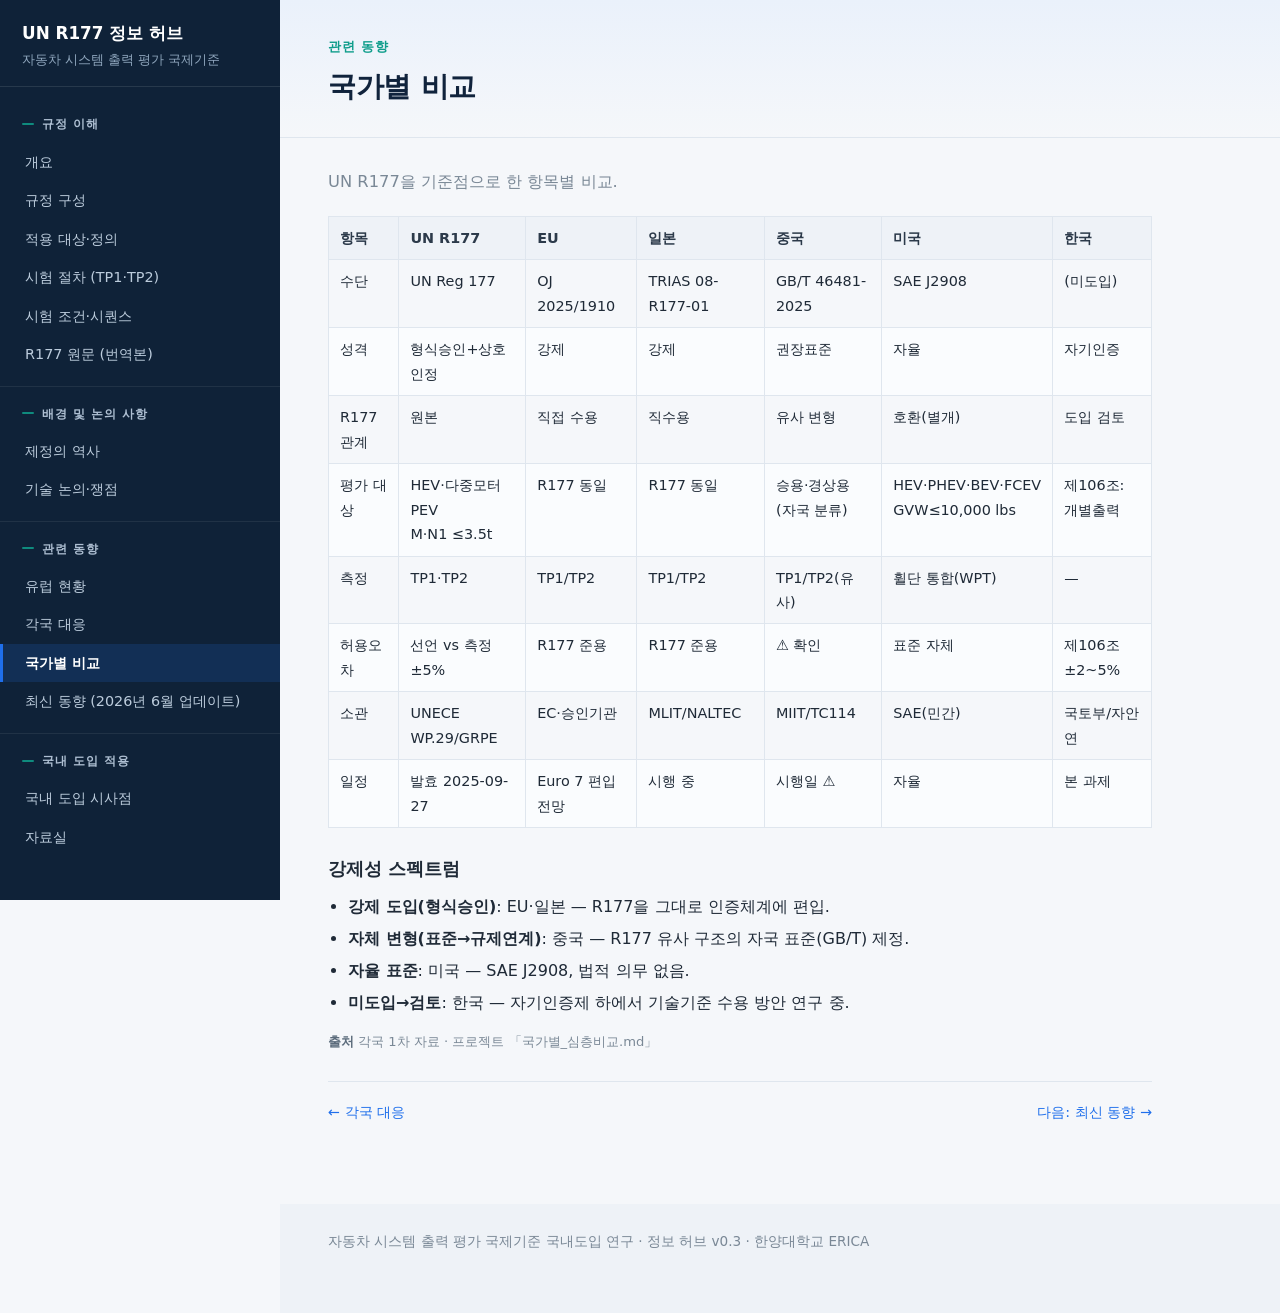
==== compare.html @ b16c47c7 "Initial commit: 자동차 출력 평가 기준 웹사이트" ====
<!DOCTYPE html>
<html lang="ko">
<head>
<meta charset="UTF-8">
<meta name="viewport" content="width=device-width, initial-scale=1.0">
<title>국가별 비교 — UN R177 정보 허브</title>
<link rel="stylesheet" href="styles.css">
</head>
<body data-page="compare">
<div class="layout">
<aside id="sidebar"></aside>
<main>
<div class="pagehead">
  <div class="kick">관련 동향</div>
  <h1>국가별 비교</h1>
</div>
<div class="content">
  <p class="lead">UN R177을 기준점으로 한 항목별 비교.</p>
  <table>
    <thead><tr><th>항목</th><th>UN R177</th><th>EU</th><th>일본</th><th>중국</th><th>미국</th><th>한국</th></tr></thead>
    <tbody>
      <tr><td>수단</td><td>UN Reg 177</td><td>OJ 2025/1910</td><td>TRIAS 08-R177-01</td><td>GB/T 46481-2025</td><td>SAE J2908</td><td>(미도입)</td></tr>
      <tr><td>성격</td><td>형식승인+상호인정</td><td>강제</td><td>강제</td><td>권장표준</td><td>자율</td><td>자기인증</td></tr>
      <tr><td>R177 관계</td><td>원본</td><td>직접 수용</td><td>직수용</td><td>유사 변형</td><td>호환(별개)</td><td>도입 검토</td></tr>
      <tr><td>평가 대상</td><td>HEV·다중모터 PEV<br>M·N1 ≤3.5t</td><td>R177 동일</td><td>R177 동일</td><td>승용·경상용<br>(자국 분류)</td><td>HEV·PHEV·BEV·FCEV<br>GVW≤10,000 lbs</td><td>제106조: 개별출력</td></tr>
      <tr><td>측정</td><td>TP1·TP2</td><td>TP1/TP2</td><td>TP1/TP2</td><td>TP1/TP2(유사)</td><td>휠단 통합(WPT)</td><td>—</td></tr>
      <tr><td>허용오차</td><td>선언 vs 측정 ±5%</td><td>R177 준용</td><td>R177 준용</td><td>⚠️ 확인</td><td>표준 자체</td><td>제106조 ±2~5%</td></tr>
      <tr><td>소관</td><td>UNECE WP.29/GRPE</td><td>EC·승인기관</td><td>MLIT/NALTEC</td><td>MIIT/TC114</td><td>SAE(민간)</td><td>국토부/자안연</td></tr>
      <tr><td>일정</td><td>발효 2025-09-27</td><td>Euro 7 편입 전망</td><td>시행 중</td><td>시행일 ⚠️</td><td>자율</td><td>본 과제</td></tr>
    </tbody>
  </table>
  <h3>강제성 스펙트럼</h3>
  <ul>
    <li><b>강제 도입(형식승인)</b>: EU·일본 — R177을 그대로 인증체계에 편입.</li>
    <li><b>자체 변형(표준→규제연계)</b>: 중국 — R177 유사 구조의 자국 표준(GB/T) 제정.</li>
    <li><b>자율 표준</b>: 미국 — SAE J2908, 법적 의무 없음.</li>
    <li><b>미도입→검토</b>: 한국 — 자기인증제 하에서 기술기준 수용 방안 연구 중.</li>
  </ul>
  <div class="src"><b>출처</b> 각국 1차 자료 · 프로젝트 「국가별_심층비교.md」</div>
  <div class="pagenav"><a href="global.html">← 각국 대응</a><a href="updates.html">다음: 최신 동향 →</a></div>
</div>
<footer>자동차 시스템 출력 평가 국제기준 국내도입 연구 · 정보 허브 v0.3 · 한양대학교 ERICA</footer>
</main>
</div>
<script src="nav.js"></script>
</body>
</html>
---- styles.css ----
:root{
  --bg:#f5f7fa; --surface:#ffffff; --surface2:#eef2f7; --line:#dfe6ee;
  --text:#1f2a37; --muted:#5b6b7b; --soft:#7a8896;
  --accent:#1f6feb; --accent-d:#1452c4; --teal:#0f9d8b; --warn:#b9770a; --warn-bg:#fff6e6;
  --ok:#0f9d6b; --ok-bg:#e8f7f0; --sidebar:#0f2238;
}
*{box-sizing:border-box}
html{scroll-behavior:smooth}
body{margin:0;font-family:"Segoe UI","Malgun Gothic","Apple SD Gothic Neo",system-ui,sans-serif;
  background:var(--bg);color:var(--text);line-height:1.7;font-size:16px}
a{color:var(--accent);text-decoration:none}
a:hover{text-decoration:underline}
/* layout */
.layout{display:grid;grid-template-columns:280px 1fr;min-height:100vh}
/* sidebar */
aside{position:sticky;top:0;align-self:start;height:100vh;overflow-y:auto;
  background:var(--sidebar);color:#cdd9e6;padding:22px 0}
aside a.brand{display:block;padding:0 22px 16px;border-bottom:1px solid rgba(255,255,255,.1);
  margin-bottom:10px;border-left:none}
aside a.brand:hover{background:none;text-decoration:none}
aside .brand .t{color:#fff;font-weight:700;font-size:1.05rem;line-height:1.35}
aside .brand .s{color:#8fa6bd;font-size:.8rem;margin-top:4px}
aside .group{padding:16px 0 4px;margin-top:8px;border-top:1px solid rgba(255,255,255,.07)}
aside .group:first-of-type{margin-top:0;border-top:none}
aside .group .h{color:#aebfd2;font-size:.78rem;font-weight:700;letter-spacing:.07em;
  padding:0 22px 8px;display:flex;align-items:center;gap:8px}
aside .group .h::before{content:"";width:12px;height:2px;border-radius:2px;background:var(--teal);flex:none;opacity:.85}
aside a{display:block;color:#bcccdc;padding:7px 22px;font-size:.9rem;border-left:3px solid transparent}
aside a:hover{background:rgba(255,255,255,.06);color:#fff;text-decoration:none}
aside a.active{color:#fff;border-left-color:var(--accent);background:rgba(31,111,235,.16);font-weight:600}
/* main */
main{min-width:0}
.hero{background:linear-gradient(180deg,#eaf1fb,#f5f7fa);border-bottom:1px solid var(--line);padding:48px 48px 36px}
.hero .kick{color:var(--teal);font-weight:700;letter-spacing:.06em;font-size:.8rem;text-transform:uppercase}
.hero h1{font-size:2rem;margin:.25em 0 .35em;line-height:1.25;letter-spacing:-.01em}
.hero p{color:var(--muted);max-width:780px;margin:0;font-size:1.05rem}
.chips{margin-top:16px;display:flex;flex-wrap:wrap;gap:8px}
.chip{background:var(--surface);border:1px solid var(--line);border-radius:999px;padding:5px 13px;font-size:.82rem;color:var(--muted)}
/* page header (sub-pages) */
.pagehead{background:linear-gradient(180deg,#eaf1fb,#f5f7fa);border-bottom:1px solid var(--line);padding:36px 48px 26px}
.pagehead .kick{color:var(--teal);font-weight:700;letter-spacing:.06em;font-size:.8rem;text-transform:uppercase}
.pagehead h1{font-size:1.75rem;margin:.2em 0 0;letter-spacing:-.01em;color:#10233c}
.pagehead .sub{color:var(--soft);font-size:.85rem;margin-top:6px}
.content{padding:30px 48px 80px;max-width:920px}
section{padding:8px 0 24px;border-bottom:1px solid var(--line)}
section:last-child{border-bottom:none}
h2{font-size:1.5rem;margin:0 0 4px;letter-spacing:-.01em;scroll-margin-top:16px}
h2 .num{color:var(--accent);font-weight:800;margin-right:8px}
.lead{color:var(--soft);margin:0 0 20px;font-size:1.02rem}
h3{font-size:1.12rem;margin:26px 0 8px}
h4{font-size:1rem;margin:18px 0 6px;color:#2c3a4a}
p{margin:0 0 12px}
ul,ol{margin:0 0 14px;padding-left:20px}
li{margin:5px 0}
.grid{display:grid;gap:16px}
.g2{grid-template-columns:1fr 1fr}
.g3{grid-template-columns:repeat(3,1fr)}
.card{background:var(--surface);border:1px solid var(--line);border-radius:12px;padding:16px 18px}
.card h4{margin:0 0 6px;color:var(--text)}
.card p{margin:0;color:var(--muted);font-size:.94rem}
table{width:100%;border-collapse:collapse;font-size:.9rem;margin:6px 0 8px}
th,td{border:1px solid var(--line);padding:9px 11px;text-align:left;vertical-align:top}
th{background:var(--surface2);font-weight:700;color:#2c3a4a}
tr:nth-child(even) td{background:#fafcfe}
.formula{background:#0f2238;color:#dbe7f5;border-radius:9px;padding:11px 14px;font-family:Consolas,"Courier New",monospace;font-size:.9rem;overflow-x:auto;margin:8px 0}
.callout{border-radius:10px;padding:13px 16px;margin:14px 0;font-size:.94rem;border:1px solid}
.info{background:#eef5ff;border-color:#cfe0fb;color:#1d3a63}
.warn{background:var(--warn-bg);border-color:#f0d9a8;color:#7a5206}
.ok{background:var(--ok-bg);border-color:#bce8d4;color:#0a5c3e}
.badge{font-size:.7rem;padding:2px 8px;border-radius:6px;font-weight:700;vertical-align:middle}
.b-ok{background:var(--ok-bg);color:var(--ok);border:1px solid #bce8d4}
.b-warn{background:var(--warn-bg);color:var(--warn);border:1px solid #f0d9a8}
.b-info{background:#eef5ff;color:var(--accent);border:1px solid #cfe0fb}
/* timeline */
.timeline{position:relative;margin:10px 0 0;padding-left:24px}
.timeline::before{content:"";position:absolute;left:7px;top:6px;bottom:6px;width:2px;background:var(--line)}
.tl{position:relative;padding:6px 0 14px 10px}
.tl::before{content:"";position:absolute;left:-21px;top:11px;width:11px;height:11px;border-radius:50%;background:var(--accent);box-shadow:0 0 0 4px #dbe8fc}
.tl .d{color:var(--accent-d);font-weight:700;font-size:.9rem}
.tl .e{color:var(--text)}
.src{font-size:.82rem;color:var(--soft);margin-top:8px}
.src b{color:var(--muted)}
.pagenav{display:flex;justify-content:space-between;gap:12px;margin-top:28px;padding-top:18px;border-top:1px solid var(--line);font-size:.9rem}
.pagenav a{color:var(--accent)}
footer{padding:26px 48px 60px;color:var(--soft);font-size:.85rem;background:var(--surface2)}
.toggle{display:none}
@media(max-width:900px){
  .layout{grid-template-columns:1fr}
  aside{position:sticky;top:0;height:auto;max-height:none;z-index:20;padding:10px 0}
  aside .groups{display:none}
  aside.open .groups{display:block}
  .toggle{display:block;margin:8px 16px 4px;padding:8px 12px;background:rgba(255,255,255,.1);color:#fff;border:none;border-radius:8px;font-size:.9rem}
  .hero,.pagehead,.content,footer{padding-left:20px;padding-right:20px}
  .g2,.g3{grid-template-columns:1fr}
  .hero h1{font-size:1.6rem}
}
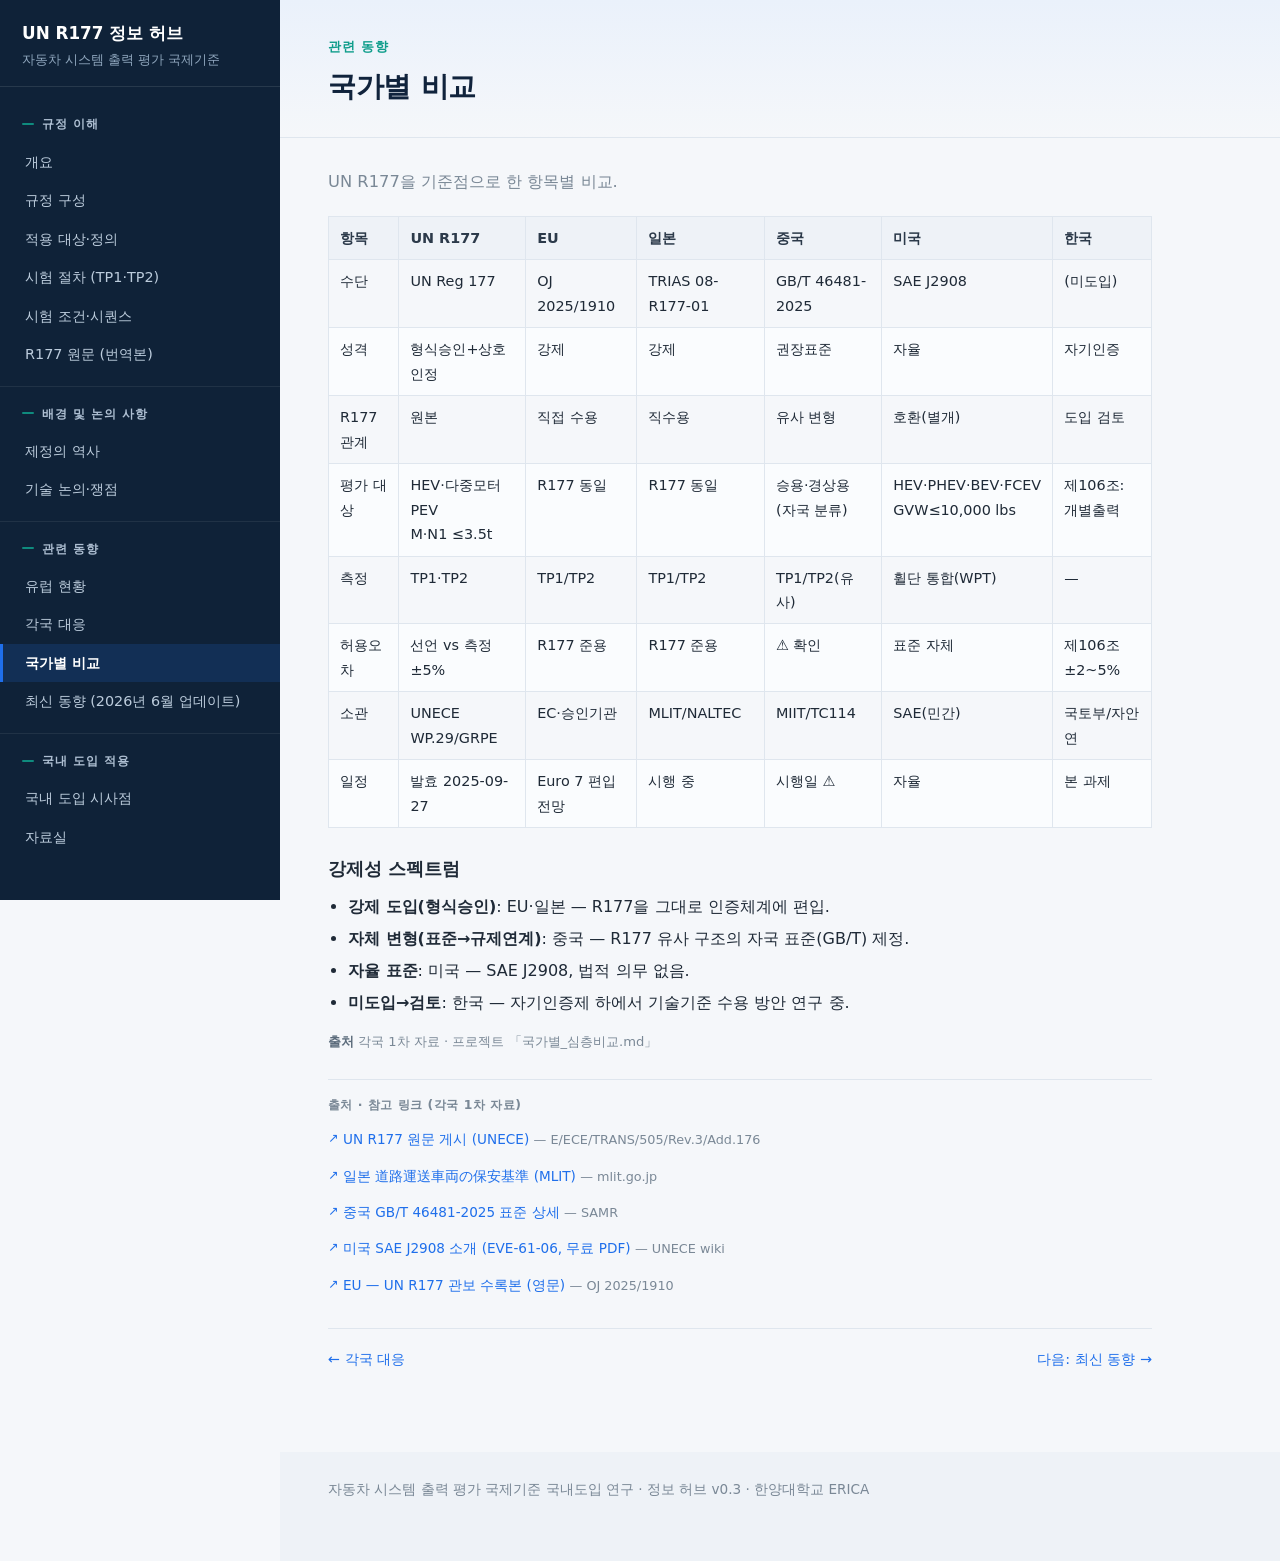
==== commit 61c369ff: "전 페이지 하단에 출처·참고 링크 섹션 추가 (styles.css .reflinks)" ====
--- a/compare.html
+++ b/compare.html
@@ -37,6 +37,16 @@
     <li><b>미도입→검토</b>: 한국 — 자기인증제 하에서 기술기준 수용 방안 연구 중.</li>
   </ul>
   <div class="src"><b>출처</b> 각국 1차 자료 · 프로젝트 「국가별_심층비교.md」</div>
+  <div class="reflinks">
+    <h4>출처 · 참고 링크 (각국 1차 자료)</h4>
+    <ul>
+      <li><a href="https://unece.org/transport/documents/2026/02/standards/addendum-176-un-regulation-no-177" target="_blank" rel="noopener">UN R177 원문 게시 (UNECE)</a> <span class="m">— E/ECE/TRANS/505/Rev.3/Add.176</span></li>
+      <li><a href="https://www.mlit.go.jp/jidosha/jidosha_fr7_000007.html" target="_blank" rel="noopener">일본 道路運送車両の保安基準 (MLIT)</a> <span class="m">— mlit.go.jp</span></li>
+      <li><a href="https://std.samr.gov.cn/gb/search/gbDetailed?id=EF264FF5AF18959CE05397BE0A0A187B" target="_blank" rel="noopener">중국 GB/T 46481-2025 표준 상세</a> <span class="m">— SAMR</span></li>
+      <li><a href="https://wiki.unece.org/download/attachments/192840855/EVE-61-06e%20-%20SAE%20J2908%20Vehicle%20System%20Power%20Rating.pdf?api=v2" target="_blank" rel="noopener">미국 SAE J2908 소개 (EVE-61-06, 무료 PDF)</a> <span class="m">— UNECE wiki</span></li>
+      <li><a href="https://eur-lex.europa.eu/eli/reg/2025/1910/oj/eng" target="_blank" rel="noopener">EU — UN R177 관보 수록본 (영문)</a> <span class="m">— OJ 2025/1910</span></li>
+    </ul>
+  </div>
   <div class="pagenav"><a href="global.html">← 각국 대응</a><a href="updates.html">다음: 최신 동향 →</a></div>
 </div>
 <footer>자동차 시스템 출력 평가 국제기준 국내도입 연구 · 정보 허브 v0.3 · 한양대학교 ERICA</footer>
--- a/styles.css
+++ b/styles.css
@@ -80,6 +80,14 @@
 .tl .e{color:var(--text)}
 .src{font-size:.82rem;color:var(--soft);margin-top:8px}
 .src b{color:var(--muted)}
+.reflinks{margin:26px 0 4px;border-top:1px solid var(--line);padding-top:14px}
+.reflinks h4{margin:0 0 9px;font-size:.78rem;color:var(--soft);font-weight:700;letter-spacing:.04em;text-transform:uppercase}
+.reflinks ul{margin:0;padding:0;list-style:none;display:grid;gap:6px}
+.reflinks li{font-size:.85rem;line-height:1.5;padding-left:15px;position:relative;color:var(--muted)}
+.reflinks li::before{content:"↗";position:absolute;left:0;top:0;color:var(--accent);font-size:.78rem}
+.reflinks a{color:var(--accent)}
+.reflinks .m{color:var(--soft);font-size:.8rem}
+.reflinks .note{font-size:.78rem;color:var(--soft);margin:8px 0 0}
 .pagenav{display:flex;justify-content:space-between;gap:12px;margin-top:28px;padding-top:18px;border-top:1px solid var(--line);font-size:.9rem}
 .pagenav a{color:var(--accent)}
 footer{padding:26px 48px 60px;color:var(--soft);font-size:.85rem;background:var(--surface2)}
